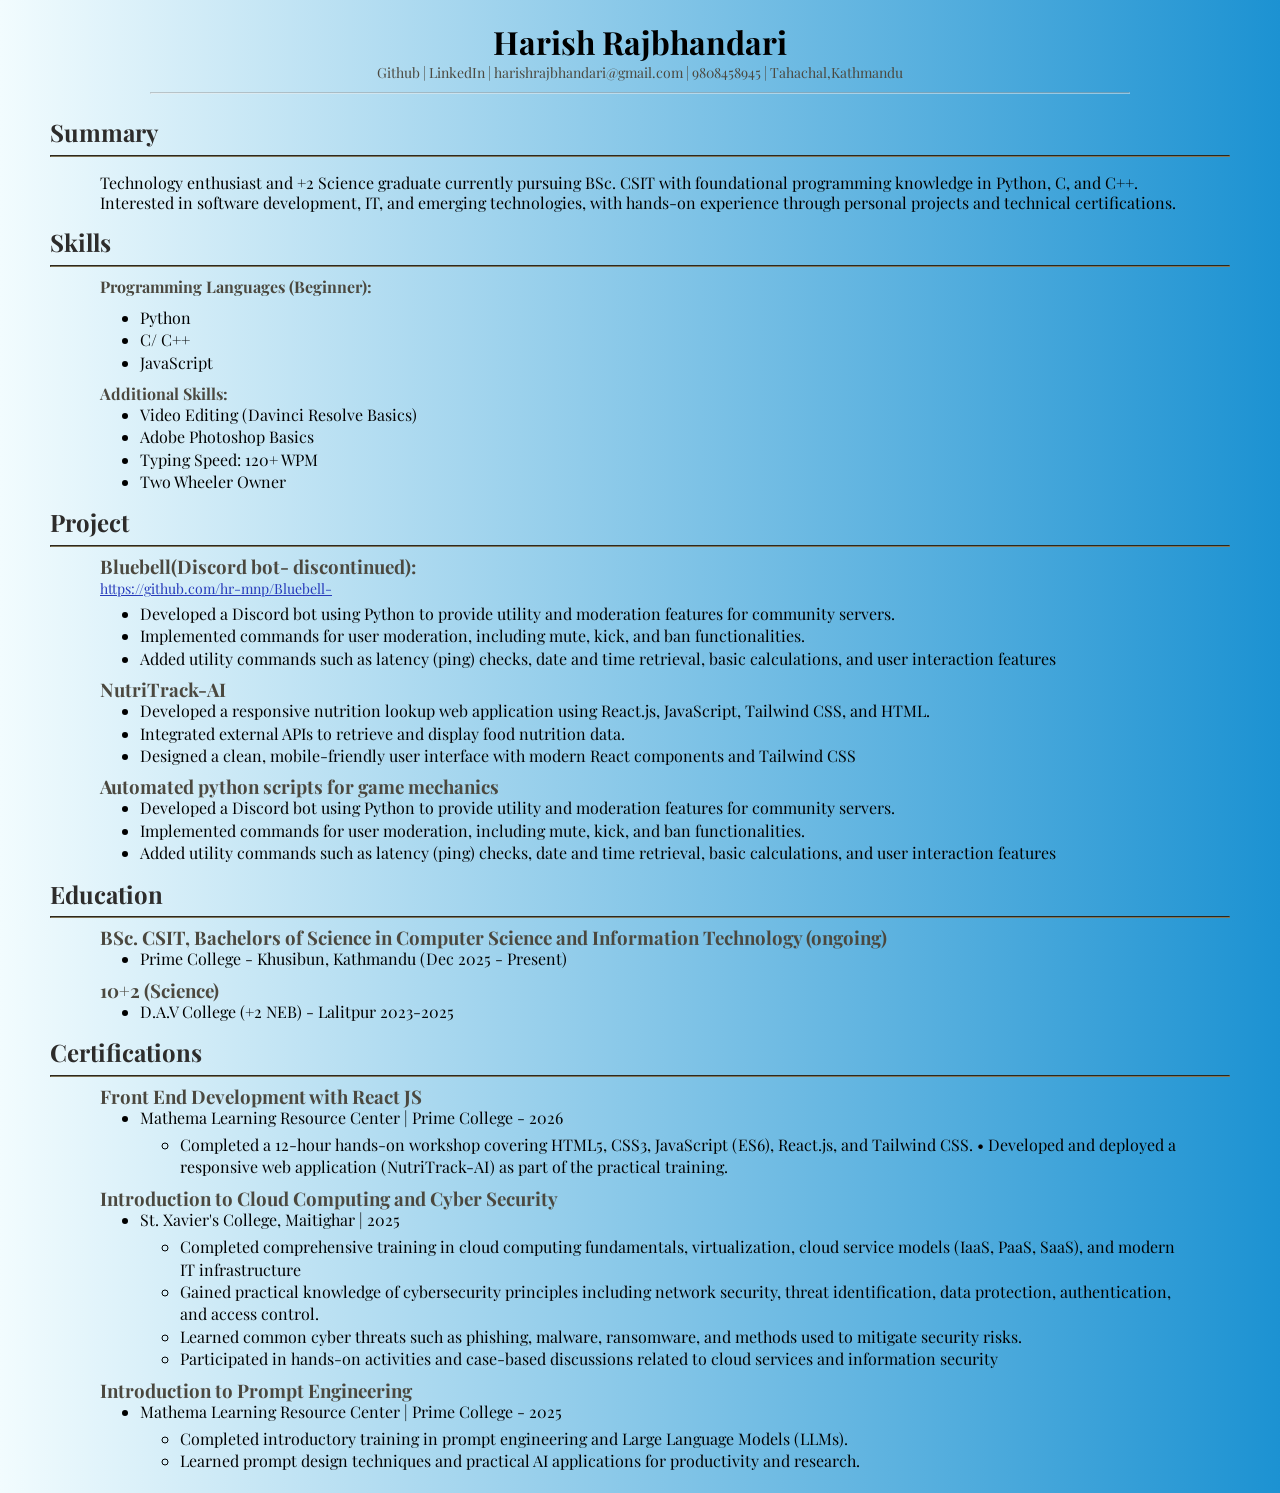
==== FRONTEND/index.html @ 4757e810 "1st" ====
<!DOCTYPE html>
<html lang="en">
<head>
    <title>CV</title>

    <!-- Google Fonts-->
    <link rel="preconnect" href="https://fonts.googleapis.com">
    <link rel="preconnect" href="https://fonts.gstatic.com" crossorigin>
    <link href="https://fonts.googleapis.com/css2?family=Playfair+Display:ital,wght@0,400..900;1,400..900&family=Roboto:ital,wght@0,100..900;1,100..900&display=swap" rel="stylesheet">
    <link rel="icon" type="image/png" href="../icons8-cv-16.png" sizes="16x16">

</head>
<body style="font-family:'Playfair Display', sans-serif; 
            margin: 0;  height: 100vh; 
            background: #1c92d2;  /* fallback for old browsers */
            background: -webkit-linear-gradient(to right, #f2fcfe, #1c92d2);  /* Chrome 10-25, Safari 5.1-6 */
            background: linear-gradient(to right, #f2fcfe, #1c92d2);
">

    <!-- Header -->
    <div class ="hero" style="display: flexbox; text-align: center; align-items:center; " >
        <h1 style="text-align: center; padding: 20px; margin-bottom: 0; line-height: 1.1px">Harish Rajbhandari</h1>
        <div style="font-size: 14px; font-weight:300 ">
            <a href="https://github.com/hr-mnp" target="_blank" style="color: #4b483f; text-decoration: none;">Github |</a>
            <a href="https://www.linkedin.com/in/harish-rajbhandari/" target="_blank" style="color: #4b483f; text-decoration: none; ">LinkedIn |</a>
            <a href="mailto:harishrajbhandari@gmail.com" target="_blank" style="color: #4b483f ; text-decoration: none;"">harishrajbhandari@gmail.com |</a>
            <a href="https://wa.me/+9779808458945" target="_blank" style="color: #4b483f; text-decoration: none;">9808458945 |</a>            
            <a style="color: #4b483f">Tahachal,Kathmandu</a>
            <hr style="color:#80775b; margin:10px 150px 0px 150px; opacity: 50%;">
        </div>
    </div>

    <!-- Body -->
    <div class="body" style="display: flexbox; text-align: left; align-items:center; padding: 10px 50px 20px 50px; ">
        
    <!-- Summary -->        
        <h2 style="color: #2d2c2b; padding: 7px 0px 0px 0px; line-height: 0.2;">Summary</h2>
        <hr style="border-color:#80775b; margin:10px 0px 0px 0px">        
        <p style="line-height: 20px; padding: 0px 50px 0px 50px;">Technology enthusiast and +2 Science graduate currently pursuing BSc. CSIT with foundational programming knowledge in Python, C, and C++.
        Interested in software development, IT, and emerging technologies, with hands-on experience through personal projects and technical
        certifications.
        </p>
    
    <!-- Skills -->            
        <h2 style="color: #2d2c2b; padding: 7px 0px 0px 0px; line-height: 0.2;">Skills</h2>
        <hr style="border-color:#80775b; margin:10px 0px 0px 0px">        
        <h4 style="color: #4b483f; margin: 20px 50px 0px 50px; line-height: 0px;">Programming Languages (Beginner):</h4>
        <ul style="  margin: 20px 50px 0px 50px; line-height: 1.4;">
            <li>Python</li>
            <li>C/ C++</li>
            <li>JavaScript</li>
        </ul>
        <h4 style="color: #4b483f;  margin: 20px 50px 0px 50px; line-height: 0px;">Additional Skills:</h4>
        <ul style=" margin: 10px 50px 0px 50px; line-height: 1.4;">
            <li>Video Editing (Davinci Resolve Basics)</li>
            <li>Adobe Photoshop Basics</li>
            <li>Typing Speed: 120+ WPM</li>
            <li>Two Wheeler Owner</li>  
        </ul>

    <!-- Project -->        
        <h2 style="color: #2d2c2b; padding: 7px 0px 0px 0px; line-height: 0.2;">Project</h2>
        <hr style="border-color:#80775b; margin:10px 0px 0px 0px">  
        <h3 style="color: #4b483f; margin: 20px 50px 10px 50px; line-height: 0px;">Bluebell(Discord bot- discontinued):</h3>
        <a href="https://github.com/hr-mnp/Bluebell-" target="_blank" style="color: #273bbb; margin: 20px 50px 0px 50px; font-size: 14px;">https://github.com/hr-mnp/Bluebell-</a>
        <ul style=" margin: 5px 50px 0px 50px; line-height: 1.4;">
            <li>Developed a Discord bot using Python to provide utility and moderation features for community servers.</li>
            <li>Implemented commands for user moderation, including mute, kick, and ban functionalities.</li>
            <li>Added utility commands such as latency (ping) checks, date and time retrieval, basic calculations, and user interaction features</li>
        </ul>
        
        <h3 style="color: #4b483f; margin: 20px 50px 10px 50px; line-height: 0px;">NutriTrack-AI</h3>
        <ul style=" margin: 5px 50px 0px 50px; line-height: 1.4;">
            <li> Developed a responsive nutrition lookup web application using React.js, JavaScript, Tailwind CSS, and HTML.</li>
            <li>Integrated external APIs to retrieve and display food nutrition data.</li>
            <li>Designed a clean, mobile-friendly user interface with modern React components and Tailwind CSS</li>
        </ul>    
    
        <h3 style="color: #4b483f; margin: 20px 50px 10px 50px; line-height: 0px;">Automated python scripts for game mechanics</h3>
        <ul style=" margin: 5px 50px 0px 50px; line-height: 1.4;">
            <li>Developed a Discord bot using Python to provide utility and moderation features for community servers.</li>
            <li>Implemented commands for user moderation, including mute, kick, and ban functionalities.</li>
            <li>Added utility commands such as latency (ping) checks, date and time retrieval, basic calculations, and user interaction features</li>
        </ul> 
        
        
    <!-- Education -->        
        <h2 style="color: #2d2c2b; padding: 7px 0px 0px 0px; line-height: 0.2;">Education</h2>
        <hr style="border-color:#80775b; margin:10px 0px 0px 0px">  
        <h3 style="color: #4b483f; margin: 20px 50px 10px 50px; line-height: 0px;">BSc. CSIT, Bachelors of Science in Computer Science and Information Technology (ongoing)</h3>        
        <ul style=" margin: 5px 50px 0px 50px; line-height: 1.4;">
            <li>Prime College - Khusibun, Kathmandu (Dec 2025 - Present)</li>
        </ul> 
        <h3 style="color: #4b483f; margin: 20px 50px 10px 50px; line-height: 0px;">10+2 (Science)</h3>        
        <ul style=" margin: 5px 50px 0px 50px; line-height: 1.4;">
            <li>D.A.V College (+2 NEB) - Lalitpur  2023-2025</li>
        </ul> 
     
    <!-- Certifications -->        
     
        <h2 style="color: #2d2c2b; padding: 7px 0px 0px 0px; line-height: 0.2;">Certifications</h2>
        <hr style="border-color:#80775b; margin:10px 0px 0px 0px">  

        <h3 style="color: #4b483f; margin: 20px 50px 10px 50px; line-height: 0px;"> Front End Development with React JS</h3>        
        <ul style=" margin: 5px 50px 0px 50px; line-height: 1.4;">
            <li>Mathema Learning Resource Center | Prime College - 2026</li>
            <ul style=" margin: 5px 0px 0px 0px; line-height: 1.4;">
                <li>Completed a 12-hour hands-on workshop covering HTML5, CSS3, JavaScript (ES6), React.js, and Tailwind CSS. • Developed and deployed a responsive web application (NutriTrack-AI) as part of the practical training.</li>
            </ul>    
        </ul>         
        
        <h3 style="color: #4b483f; margin: 20px 50px 10px 50px; line-height: 0px;">Introduction to Cloud Computing and Cyber Security</h3>          
        <ul style=" margin: 5px 50px 0px 50px; line-height: 1.4;">
            <li>St. Xavier's College, Maitighar | 2025</li>
            <ul style=" margin: 5px 0px 0px 0px; line-height: 1.4;">
                    <li>Completed comprehensive training in cloud computing fundamentals, virtualization, cloud service models (IaaS, PaaS, SaaS), and modern IT infrastructure</li>
                    <li>Gained practical knowledge of cybersecurity principles including network security, threat identification, data protection, authentication, and access control.</li>
                    <li>Learned common cyber threats such as phishing, malware, ransomware, and methods used to mitigate security risks.</li>
                    <li>Participated in hands-on activities and case-based discussions related to cloud services and information security</li>
            </ul>    
        </ul>   
        </ul>         
        
        <h3 style="color: #4b483f; margin: 20px 50px 10px 50px; line-height: 0px;">Introduction to Prompt Engineering</h3>        
        <ul style=" margin: 5px 50px 0px 50px; line-height: 1.4;">
            <li>Mathema Learning Resource Center | Prime College - 2025</li>
            <ul style=" margin: 5px 0px 0px 0px; line-height: 1.4;">
                <li>Completed introductory training in prompt engineering and Large Language Models (LLMs).</li>
                <li>Learned prompt design techniques and practical AI applications for productivity and research.</li>
            </ul>    
        </ul>           
           

    </div>
</body>
</html>
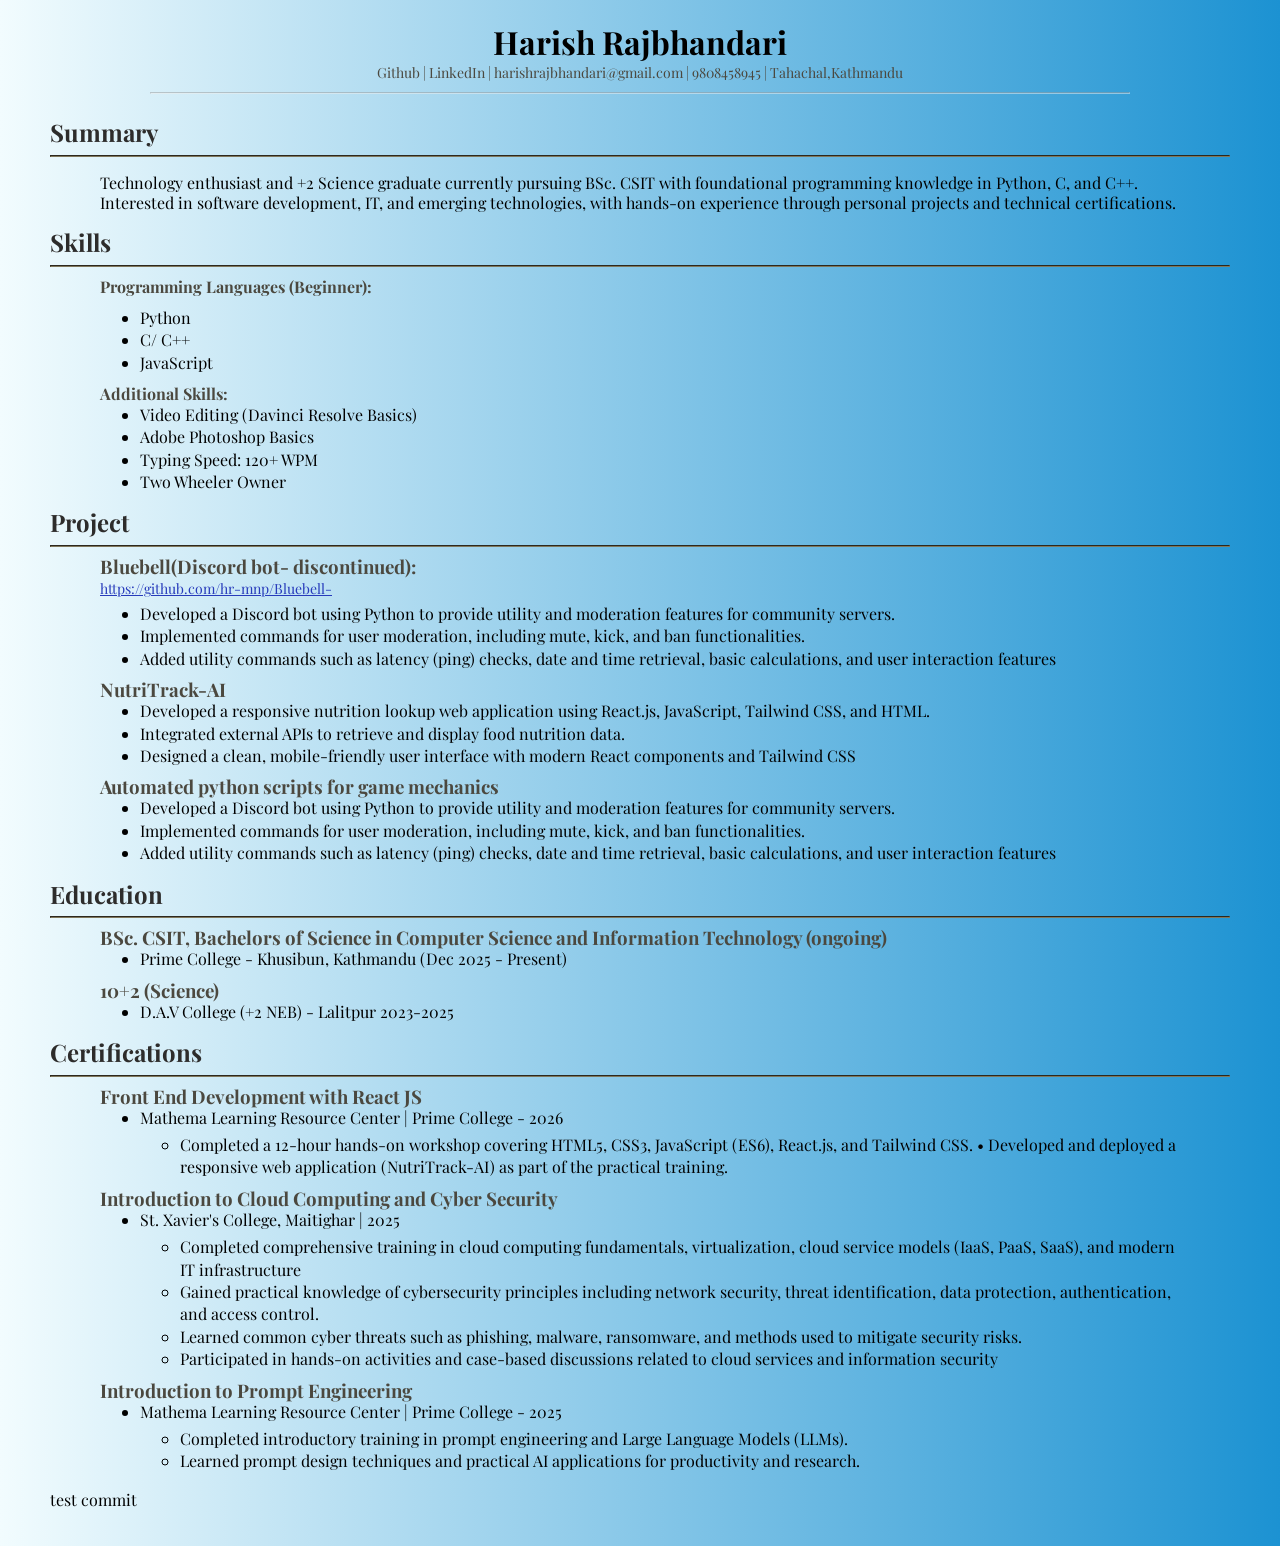
==== commit 4e1c8400: "update to cv" ====
--- a/FRONTEND/index.html
+++ b/FRONTEND/index.html
@@ -129,7 +129,7 @@
                 <li>Learned prompt design techniques and practical AI applications for productivity and research.</li>
             </ul>    
         </ul>           
-           
+           <p>test commit</p>
 
     </div>
 </body>
